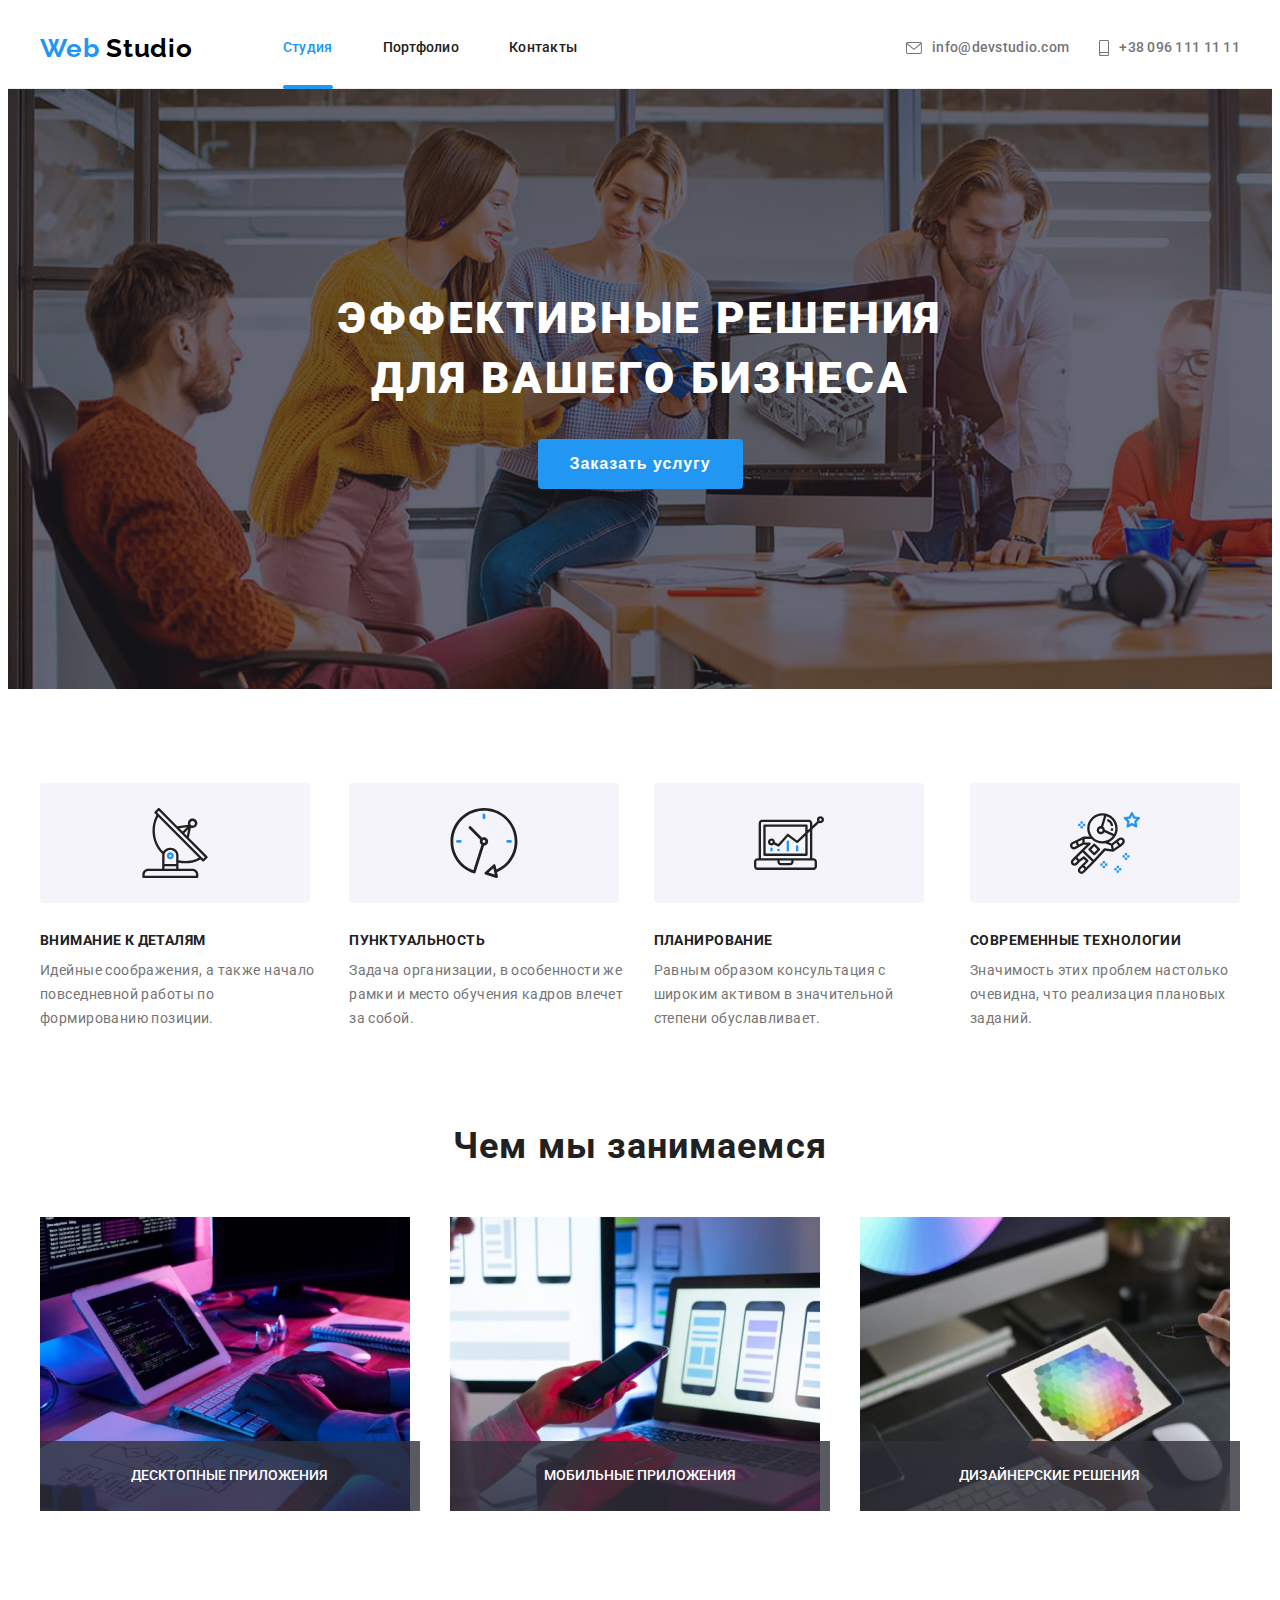
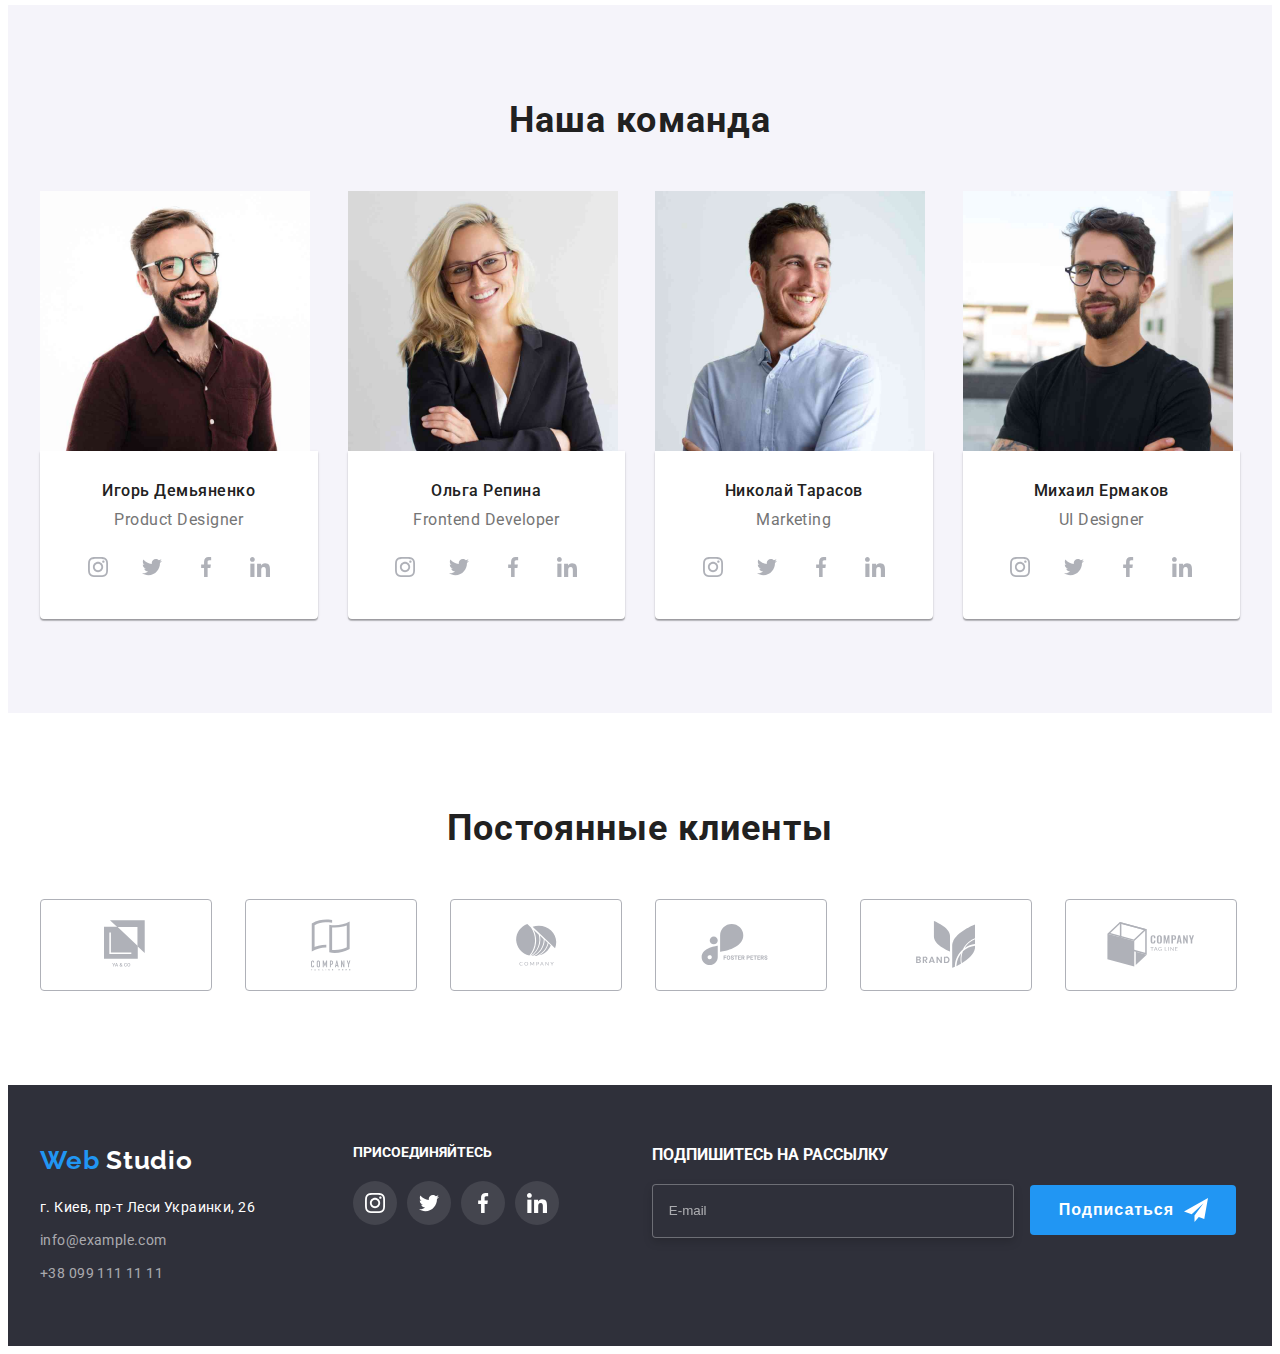
==== index.html @ 6a867746 "комит1" ====
<!DOCTYPE html>
<html lang="ru">
  <head>
    <meta charset="UTF-8" />
    <meta http-equiv="X-UA-Compatible" content="IE=edge" />
    <meta name="viewport" content="width=device-width, initial-scale=1.0" />
    <title>Document</title>
    <link rel="preconnect" href="https://fonts.gstatic.com" />
    <link
      href="https://fonts.googleapis.com/css2?family=Raleway:wght@700&family=Roboto:wght@400;500;700;900&display=swap"
      rel="stylesheet"
    />
    <link
      rel="stylesheet"
      href="https://cdnjs.cloudflare.com/ajax/libs/modern-normalize/1.0.0/modern-normalize.min.css"
      integrity="sha512-ISS7cAi1PEhQ8jnbJpJZMd29NlhNj4AWYyLOSp2CE/CsHxTCu+r+t0D2yoJudVrd0/8fTVPUVDzY5Tvli75u/g=="
      crossorigin="anonymous"
    />
    <link rel="stylesheet" href="./css/styles.css" />
  </head>
  <body>
    <header class="header">
      <div class="container">
        <nav class="navigation">
          <a class="logo link" href="./index.html">
            Web
            <span class="logo-item-header">Studio</span>
          </a>
          <ul class="navigation-list list">
            <li class="navigation-list-item">
              <a class="navigation-link link current" href="./index.html">
                Студия
              </a>
            </li>
            <li class="navigation-list-item">
              <a class="navigation-link link" href="./portfolio.html">
                Портфолио
              </a>
            </li>
            <li class="navigation-list-item">
              <a class="navigation-link link" href="">Контакты</a>
            </li>
          </ul>
        </nav>
        <ul class="list contacts-list">
          <li class="email-link-item">
            <a class="email-link link" href="mailto:info@devstudio.com">
              <svg class="icon-envelope">
                <use href="./images/sprite.svg#icon-envelope"></use>
              </svg>
              info@devstudio.com
            </a>
          </li>
          <li class="phone-link-item">
            <a class="phone-link link" href="tel:+380961111111">
              <svg class="icon-phone">
                <use href="./images/sprite.svg#icon-smartphone"></use>
              </svg>
              +38 096 111 11 11
            </a>
          </li>
        </ul>
      </div>
    </header>
    <main>
      <!-- Hero -->
      <section class="hero">
        <div class="container">
          <h1 class="hero-title">Эффективные решения для вашего бизнеса</h1>
          <button class="modal-btn" type="button" data-modal-open>
            Заказать услугу
          </button>
        </div>
      </section>
      <!-- Advantages -->
      <section class="advantages">
        <div class="container">
          <h2 class="visually-hidden">Преимущества</h2>
          <ul class="advantages-list list">
            <li class="advantages-item">
              <div class="advantages-icon">
                <svg class="advantages-icon-item">
                  <use href="./images/sprite.svg#icon-antenna"></use>
                </svg>
              </div>
              <h3 class="advantages-title">Внимание к деталям</h3>
              <p class="advantages-text">
                Идейные соображения, а также начало повседневной работы по
                формированию позиции.
              </p>
            </li>
            <li class="advantages-item">
              <div class="advantages-icon">
                <svg class="advantages-icon-item">
                  <use href="./images/sprite.svg#icon-clock"></use>
                </svg>
              </div>
              <h3 class="advantages-title">Пунктуальность</h3>
              <p class="advantages-text">
                Задача организации, в особенности же рамки и место обучения
                кадров влечет за собой.
              </p>
            </li>
            <li class="advantages-item">
              <div class="advantages-icon">
                <svg class="advantages-icon-item">
                  <use href="./images/sprite.svg#icon-diagram"></use>
                </svg>
              </div>
              <h3 class="advantages-title">Планирование</h3>
              <p class="advantages-text">
                Равным образом консультация с широким активом в значительной
                степени обуславливает.
              </p>
            </li>
            <li class="advantages-item">
              <div class="advantages-icon">
                <svg class="advantages-icon-item">
                  <use href="./images/sprite.svg#icon-astronaut"></use>
                </svg>
              </div>
              <h3 class="advantages-title">Современные технологии</h3>
              <p class="advantages-text">
                Значимость этих проблем настолько очевидна, что реализация
                плановых заданий.
              </p>
            </li>
          </ul>
        </div>
      </section>
      <!-- What we do -->
      <section class="occupation">
        <div class="container">
          <h2 class="occupation-title">Чем мы занимаемся</h2>
          <ul class="occupation-list list">
            <li class="occupation-item">
              <img
                class="occupation-img"
                src="./images/what_we_do/box_1.jpg"
                alt="Набирает текст"
                width="370"
                height="294"
              />
              <p class="occupation-text">Десктопные приложения</p>
            </li>
            <li class="occupation-item">
              <img
                src="./images/what_we_do/box_2.jpg"
                alt="Адаптирует под мобильные устройства"
                width="370"
                height="294"
              />
              <p class="occupation-text">Мобильные приложения</p>
            </li>
            <li class="occupation-item">
              <img
                src="./images/what_we_do/box_3.jpg"
                alt="Выбирает цвет"
                width="370"
                height="294"
              />
              <p class="occupation-text">Дизайнерские решения</p>
            </li>
          </ul>
        </div>
      </section>
      <!-- Our Team -->
      <section class="team">
        <div class="container">
          <h2 class="team-title">Наша команда</h2>
          <ul class="team-list list">
            <li class="team-list-item">
              <img
                class="team-list-img"
                src="./images/our_team/ihor_demyanenko.jpg"
                alt=""
                width="270"
                height="260"
              />
              <div class="team-list-wrapper">
                <h3 class="team-list-title">Игорь Демьяненко</h3>
                <p class="team-list-occupation">Product Designer</p>
                <ul class="social-list list">
                  <li class="social-list-item">
                    <a href="" class="social-list-link link">
                      <svg class="social-list-icon">
                        <use href="./images/sprite.svg#icon-instagram"></use>
                      </svg>
                    </a>
                  </li>
                  <li class="social-list-item">
                    <a href="" class="social-list-link link">
                      <svg class="social-list-icon">
                        <use href="./images/sprite.svg#icon-twitter"></use>
                      </svg>
                    </a>
                  </li>
                  <li class="social-list-item">
                    <a href="" class="social-list-link link">
                      <svg class="social-list-icon">
                        <use href="./images/sprite.svg#icon-facebook"></use>
                      </svg>
                    </a>
                  </li>
                  <li class="social-list-item">
                    <a href="" class="social-list-link link">
                      <svg class="social-list-icon">
                        <use href="./images/sprite.svg#icon-linkedin"></use>
                      </svg>
                    </a>
                  </li>
                </ul>
              </div>
            </li>
            <li class="team-list-item">
              <img
                class="team-list-img"
                src="./images/our_team/olha_repina.jpg"
                alt=""
                width="270"
                height="260"
              />
              <div class="team-list-wrapper">
                <h3 class="team-list-title">Ольга Репина</h3>
                <p class="team-list-occupation">Frontend Developer</p>
                <ul class="social-list list">
                  <li class="social-list-item">
                    <a href="" class="social-list-link link">
                      <svg class="social-list-icon">
                        <use href="./images/sprite.svg#icon-instagram"></use>
                      </svg>
                    </a>
                  </li>
                  <li class="social-list-item">
                    <a href="" class="social-list-link link">
                      <svg class="social-list-icon">
                        <use href="./images/sprite.svg#icon-twitter"></use>
                      </svg>
                    </a>
                  </li>
                  <li class="social-list-item">
                    <a href="" class="social-list-link link">
                      <svg class="social-list-icon">
                        <use href="./images/sprite.svg#icon-facebook"></use>
                      </svg>
                    </a>
                  </li>
                  <li class="social-list-item">
                    <a href="" class="social-list-link link">
                      <svg class="social-list-icon">
                        <use href="./images/sprite.svg#icon-linkedin"></use>
                      </svg>
                    </a>
                  </li>
                </ul>
              </div>
            </li>
            <li class="team-list-item">
              <img
                class="team-list-img"
                src="./images/our_team/nikolai_tarasov.jpg"
                alt=""
                width="270"
                height="260"
              />
              <div class="team-list-wrapper">
                <h3 class="team-list-title">Николай Тарасов</h3>
                <p class="team-list-occupation">Marketing</p>
                <ul class="social-list list">
                  <li class="social-list-item">
                    <a href="" class="social-list-link link">
                      <svg class="social-list-icon">
                        <use href="./images/sprite.svg#icon-instagram"></use>
                      </svg>
                    </a>
                  </li>
                  <li class="social-list-item">
                    <a href="" class="social-list-link link">
                      <svg class="social-list-icon">
                        <use href="./images/sprite.svg#icon-twitter"></use>
                      </svg>
                    </a>
                  </li>
                  <li class="social-list-item">
                    <a href="" class="social-list-link link">
                      <svg class="social-list-icon">
                        <use href="./images/sprite.svg#icon-facebook"></use>
                      </svg>
                    </a>
                  </li>
                  <li class="social-list-item">
                    <a href="" class="social-list-link link">
                      <svg class="social-list-icon">
                        <use href="./images/sprite.svg#icon-linkedin"></use>
                      </svg>
                    </a>
                  </li>
                </ul>
              </div>
            </li>
            <li class="team-list-item">
              <img
                class="team-list-img"
                src="./images/our_team/mikhail_ermakov.jpg"
                alt=""
                width="270"
                height="260"
              />
              <div class="team-list-wrapper">
                <h3 class="team-list-title">Михаил Ермаков</h3>
                <p class="team-list-occupation">UI Designer</p>
                <ul class="social-list list">
                  <li class="social-list-item">
                    <a href="" class="social-list-link link">
                      <svg class="social-list-icon">
                        <use href="./images/sprite.svg#icon-instagram"></use>
                      </svg>
                    </a>
                  </li>
                  <li class="social-list-item">
                    <a href="" class="social-list-link link">
                      <svg class="social-list-icon">
                        <use href="./images/sprite.svg#icon-twitter"></use>
                      </svg>
                    </a>
                  </li>
                  <li class="social-list-item">
                    <a href="" class="social-list-link link">
                      <svg class="social-list-icon">
                        <use href="./images/sprite.svg#icon-facebook"></use>
                      </svg>
                    </a>
                  </li>
                  <li class="social-list-item">
                    <a href="" class="social-list-link link">
                      <svg class="social-list-icon">
                        <use href="./images/sprite.svg#icon-linkedin"></use>
                      </svg>
                    </a>
                  </li>
                </ul>
              </div>
            </li>
          </ul>
        </div>
      </section>
      <!--Clients-->
      <section class="clients">
        <div class="container">
          <h2 class="occupation-title">Постоянные клиенты</h2>
          <ul class="clients-list list">
            <li class="clients-list-item">
              <a href="" class="clients-list-link link">
                <svg class="client-list-icon" width="45" height="50">
                  <use href="./images/sprite.svg#icon-client-1"></use>
                </svg>
              </a>
            </li>
            <li class="clients-list-item">
              <a href="" class="clients-list-link link">
                <svg class="client-list-icon" width="40" height="52">
                  <use href="./images/sprite.svg#icon-client-2"></use>
                </svg>
              </a>
            </li>
            <li class="clients-list-item">
              <a href="" class="clients-list-link link">
                <svg class="client-list-icon" width="41" height="42">
                  <use href="./images/sprite.svg#icon-client-3"></use>
                </svg>
              </a>
            </li>
            <li class="clients-list-item">
              <a href="" class="clients-list-link link">
                <svg class="client-list-icon" width="80" height="42">
                  <use href="./images/sprite.svg#icon-client-4"></use>
                </svg>
              </a>
            </li>
            <li class="clients-list-item">
              <a href="" class="clients-list-link link">
                <svg class="client-list-icon" width="59" height="47">
                  <use href="./images/sprite.svg#icon-client-5"></use>
                </svg>
              </a>
            </li>
            <li class="clients-list-item">
              <a href="" class="clients-list-link link">
                <svg class="client-list-icon" width="88" height="45">
                  <use href="./images/sprite.svg#icon-client-6"></use>
                </svg>
              </a>
            </li>
          </ul>
        </div>
      </section>
    </main>
    <footer class="footer">
      <div class="container">
        <div class="adress">
          <a class="logo link" href="./index.html">
            <p>
              Web
              <span class="logo-item-footer">Studio</span>
            </p>
          </a>
          <address class="address">
            <ul class="footer-list list">
              <li class="footer-item">
                <a
                  class="footer-direct-address link"
                  href="https://goo.gl/maps/nKiDBG7Q7srMkNem7"
                  target="_blank"
                  rel="noopener noreferrer"
                >
                  г. Киев, пр-т Леси Украинки, 26
                </a>
              </li>
              <li class="footer-item">
                <a class="footer-link link" href="mailto:info@example.com">
                  info@example.com
                </a>
              </li>
              <li class="footer-item">
                <a class="footer-link link" href="tel:+380991111111">
                  +38 099 111 11 11
                </a>
              </li>
            </ul>
          </address>
        </div>
        <div class="social-footer">
          <h2 class="footer-title">присоединяйтесь</h2>
          <ul class="social-list list">
            <li class="social-list-item">
              <a href="" class="social-list-link link">
                <svg class="social-list-icon">
                  <use href="./images/sprite.svg#icon-instagram"></use>
                </svg>
              </a>
            </li>
            <li class="social-list-item">
              <a href="" class="social-list-link link">
                <svg class="social-list-icon">
                  <use href="./images/sprite.svg#icon-twitter"></use>
                </svg>
              </a>
            </li>
            <li class="social-list-item">
              <a href="" class="social-list-link link">
                <svg class="social-list-icon">
                  <use href="./images/sprite.svg#icon-facebook"></use>
                </svg>
              </a>
            </li>
            <li class="social-list-item">
              <a href="" class="social-list-link link">
                <svg class="social-list-icon">
                  <use href="./images/sprite.svg#icon-linkedin"></use>
                </svg>
              </a>
            </li>
          </ul>
        </div>
        <div class="subscribe">
          <p class="subscribe-text">Подпишитесь на рассылку</p>
          <form action="" class="subscribe-form">
            <label for="">
              <input
                type="email"
                class="subscribe-input"
                placeholder="E-mail"
                name="subscribe-email"
              />
              <button type="submit" class="subscribe-btn">
                Подписаться
                <svg class="subscribe-btn-icon">
                  <use href="./images/sprite.svg#icon-subscribe-btn-icon"></use>
                </svg>
              </button>
            </label>
          </form>
        </div>
      </div>
    </footer>
    <div class="backdrop is-hidden" data-modal>
      <div class="modal">
        <button type="button" class="modal-close-btn" data-modal-close>
          <svg class="modal-close-btn-icon" width="11" height="11">
            <use href="./images/sprite.svg#icon-close-black"></use>
          </svg>
        </button>
        <b>Оставьте свои данные, мы вам перезвоним</b>
        <form action="" class="modal-form">
          <label for="" name="user-name" class="modal-from-field">
            Имя
            <span class="modal-form-input-wrapper">
              <input
                type="text"
                required
                class="modal-form-input"
                minlength="2"
                name="user-name"
              />
              <svg class="modal-form-icon">
                <use href="./images/sprite.svg#icon-person-icon"></use>
              </svg>
            </span>
          </label>
          <label for="" name="user-tel" class="modal-from-field">
            Телефон
            <span class="modal-form-input-wrapper">
              <input
                type="tel"
                required
                class="modal-form-input"
                pattern="[0-9]{3}-[0-9]{3}-[0-9]{2}-[0-9]{2}"
                title="099-111-11-11"
                name="user-tel"
              />
              <svg class="modal-form-icon">
                <use href="./images/sprite.svg#icon-person-phone"></use>
              </svg>
            </span>
          </label>
          <label for="" name="user-email" class="modal-from-field">
            Почта
            <span class="modal-form-input-wrapper">
              <input type="email" class="modal-form-input" name="user-email" />
              <svg class="modal-form-icon">
                <use href="./images/sprite.svg#icon-person-email"></use>
              </svg>
            </span>
          </label>
          <label for="" class="modal-from-field">
            Комментарий
            <textarea
              name="user-message"
              placeholder="Введите текст"
              class="modal-form-message"
            ></textarea>
          </label>
          <input
            id="user-term"
            type="checkbox"
            bame="user-term"
            value=""
            class="modal-form-term visually-hidden"
          />
          <label for="user-term" class="modal-form-check-desk"
            >Соглашаюсь с рассылкой и принимаю&nbsp;<a href=""
              >Условия договора</a
            >
          </label>
          <button type="submit" class="modal-form-btn">Отправить</button>
        </form>
      </div>
    </div>
    <script src="./js/modal.js"></script>
  </body>
</html>
---- css/styles.css ----
:root {
  --main-font: "Roboto", sans-serif;
  --secondary-font: "Raleway", sans-serif;
  --accent-color: #2196f3;
  --background-color: #ffffff;
  --background-hero-footer: #2f303a;
  --h-color: #212121;
  --text-color: #757575;
  --background-team: #f5f4fa;
  --logo-item-header: #000000;
  --padding-top: 94px;
  --padding-bottom: 94px;
}

h1,
h2,
h3,
h4,
h5,
h6,
p {
  margin: 0;
}

ul,
ol {
  margin: 0;
  padding: 0;
}

img {
  display: block;
  max-width: 100%;
  height: auto;
}

.link {
  text-decoration: none;
  display: block;
}

.list {
  list-style: none;
}

.address {
  font-style: normal;
}

.visually-hidden {
  position: absolute !important;
  clip: rect(1px 1px 1px 1px); /* IE6, IE7 */
  clip: rect(1px, 1px, 1px, 1px);
  padding: 0 !important;
  border: 0 !important;
  height: 1px !important;
  width: 1px !important;
  overflow: hidden;
}

body {
  font-family: var(--main-font);
  background: var(--background-color);
  font-size: 16px;
}

.container {
  margin: 0 auto;
  width: 1200px;
  padding-left: 15px;
  padding-right: 15px;
}

/* BUTTONS */

.filters {
  padding-top: var(--padding-top);
  padding-bottom: var(--padding-bottom);
}

.filters-list {
  display: flex;
  justify-content: center;
  margin-bottom: 50px;
}

.filters-items:not(:last-child) {
  margin-right: 8px;
}

.modal-btn {
  padding: 10px 32px;
  min-width: 200px;
  font-weight: bold;
  font-size: 16px;
  line-height: 1.88;
  letter-spacing: 0.06em;
  color: var(--background-color);
  cursor: pointer;
  background-color: var(--accent-color);
  border: none;
  border-radius: 4px;
  transition: background-color 250ms cubic-bezier(0.4, 0, 0.2, 1);
}

.modal-btn:focus,
.modal-btn:hover {
  box-shadow: 0px 4px 4px rgba(0, 0, 0, 0.15);
  background-color: var(--accent-color);
}

.filters-btn {
  padding: 6px 22px;
  min-width: 73px;
  font-weight: 500;
  font-size: 16px;
  line-height: 1.6;
  letter-spacing: 0.03em;
  color: var(--h-color);
  cursor: pointer;
  border: none;
  border-radius: 4px;
  transition: background-color 250ms cubic-bezier(0.4, 0, 0.2, 1),
    box-shadow 250ms cubic-bezier(0.4, 0, 0.2, 1),
    background-color 250ms cubic-bezier(0.4, 0, 0.2, 1);
}

.filters-btn:hover,
.filters-btn:focus {
  background-color: var(--accent-color);
  color: var(--background-color);
  box-shadow: 0px 3px 1px rgba(0, 0, 0, 0.1), 0px 1px 2px rgba(0, 0, 0, 0.08),
    0px 2px 2px rgba(0, 0, 0, 0.12);
}

/* BUTTONS END */

/* HEADER */

.icon-envelope {
  width: 16px;
  height: 12px;
  margin-right: 10px;
  transition: fill 250ms cubic-bezier(0.4, 0, 0.2, 1);
  fill: var(--text-color);
}

.icon-phone {
  width: 10px;
  height: 16px;
  margin-right: 10px;
  transition: fill 250ms cubic-bezier(0.4, 0, 0.2, 1);
  fill: var(--text-color);
}

.email-link:hover .icon-envelope,
.email-link:focus .icon-envelope,
.phone-link:hover .icon-phone,
.phone-link:focus .icon-phone {
  fill: var(--accent-color);
}

.phone-link-item {
  margin-left: 30px;
}

.email-link,
.phone-link {
  display: flex;
  align-items: center;
  font-weight: 500;
  font-size: 14px;
  line-height: 1.14;
  color: var(--text-color);
  letter-spacing: 0.02em;
  padding-top: 32px;
  padding-bottom: 32px;
  transition: color 250ms cubic-bezier(0.4, 0, 0.2, 1);
}

.email-link:focus,
.email-link:hover,
.phone-link:focus,
.phone-link:hover {
  color: var(--accent-color);
}

.header {
  border-bottom: 1px solid #ececec;
}

.navigation-list-item:not(:last-child) {
  margin-right: 50px;
}
.header .container {
  display: flex;
  align-items: center;
}

.navigation {
  display: flex;
  align-items: center;
}

.navigation-list {
  display: flex;
  align-items: center;
}

.navigation-list-item {
  display: flex;
  flex-direction: column;
}

.navigation-link {
  position: relative;
  font-weight: 500;
  font-size: 14px;
  line-height: 1.14;
  letter-spacing: 0.02em;
  color: var(--h-color);
  padding-top: 32px;
  padding-bottom: 32px;
  transition: color 250ms cubic-bezier(0.4, 0, 0.2, 1);
}

.current {
  color: var(--accent-color);
}

.current::after {
  position: absolute;
  content: "";
  width: 100%;
  height: 4px;
  border-radius: 2px;
  background-color: var(--accent-color);
  /* transition: transform 250ms cubic-bezier(0.4, 0, 0.2, 1); */
  left: 0;
  bottom: -1px;
}

.navigation-link:hover,
.navigation-link:focus {
  color: var(--accent-color);
}

.contacts-list {
  display: flex;
  margin-left: auto;
}

/* END HEADER */

/* HERO */

.hero .container {
  display: flex;
  flex-direction: column;
  text-align: center;
  align-items: center;
  margin: 0 auto;
}

.hero {
  max-width: 1600px;
  background-color: var(--background-hero-footer);
  padding-top: 200px;
  padding-bottom: 200px;
  background-image: linear-gradient(
      rgba(47, 48, 58, 0.4),
      rgba(47, 48, 58, 0.4)
    ),
    url("../images/hero/bg.jpg");
  background-repeat: no-repeat;
  background-size: cover;
  margin: 0 auto;
}

.hero-title {
  margin: 0 auto;
  max-width: 700px;
  max-height: 120px;
  font-weight: 900;
  font-size: 44px;
  line-height: 1.36;
  letter-spacing: 0.06em;
  text-transform: uppercase;
  color: var(--background-color);
  margin-bottom: 30px;
}

/* END HERO */

/* ADVANTAGES */

.advantages-icon {
  display: flex;
  align-items: center;
  justify-content: center;
  width: 270px;
  height: 120px;
  background-color: var(--background-team);
  margin-bottom: 30px;
  border-radius: 4px;
}

.advantages-icon-item {
  width: 70px;
  height: 70px;
}

.advantages-title {
  margin-bottom: 10px;
}

.advantages-item {
  margin-left: 30px;
  margin-top: 30px;
}

.advantages-list {
  display: flex;
  margin-left: -30px;
  margin-top: -30px;
  flex-basis: calc(100% / 4 - 30px);
}

.advantages {
  padding-top: var(--padding-top);
  padding-bottom: var(--padding-bottom);
}

.advantages-title {
  font-weight: bold;
  font-size: 14px;
  line-height: 1.14;
  letter-spacing: 0.03em;
  text-transform: uppercase;
  color: var(--h-color);
}

.advantages-text {
  font-size: 14px;
  line-height: 1.71;
  letter-spacing: 0.03em;
  color: var(--text-color);
}

/* ADVANTAGES END */

/* OCCUPATION */

.occupation {
  padding-bottom: var(--padding-bottom);
}

.occupation-list {
  display: flex;
  margin-left: -30px;
  margin-top: -30px;
}

.occupation-item {
  margin-left: 30px;
  margin-top: 30px;
  flex-basis: calc(100% / 3 - 30px);
  position: relative;
}

.occupation-text {
  display: flex;
  align-items: center;
  justify-content: center;
  height: 70px;
  position: absolute;
  font-size: 14px;
  line-height: 1.14;
  font-weight: 500;
  bottom: 0;
  background: rgba(47, 48, 58, 0.8);
  color: var(--background-color);
  text-transform: uppercase;
  width: 100%;
  text-align: center;
}

.occupation .occupation-title {
  margin-bottom: 50px;
}

.occupation-title {
  margin-bottom: var(--margin-bottom-headers-buttons);
  text-align: center;
  font-weight: bold;
  font-size: 36px;
  line-height: 1.17;
  letter-spacing: 0.03em;
  color: var(--h-color);
}

/* OCCUPATION END */

/* TEAM */

.social-list-link {
  display: flex;
  justify-content: center;
  align-items: center;
  width: 44px;
  height: 44px;
  border-radius: 50%;
  background-color: var(--background-color);
  transition: background-color 250ms cubic-bezier(0.4, 0, 0.2, 1),
    fill 250ms cubic-bezier(0.4, 0, 0.2, 1);
}

.social-list-item:not(:last-child) {
  margin-right: 10px;
}

.social-list-link:hover .social-list-icon,
.social-list-link:focus .social-list-icon {
  fill: var(--background-color);
}

.social-list-link:hover,
.social-list-link:focus {
  background-color: var(--accent-color);
}

.social-list {
  display: flex;
  align-items: center;
  justify-content: space-between;
  margin-top: 16px;
}

.social-list-icon {
  width: 20px;
  height: 20px;
  fill: #afb1b8;
  transition: fill 250ms cubic-bezier(0.4, 0, 0.2, 1);
}

.team-list-wrapper {
  padding-top: 30px;
  padding-bottom: 30px;
  padding-right: 32px;
  padding-left: 32px;
  display: flex;
  flex-direction: column;
  align-items: center;
  background: var(--background-color);
  box-shadow: 0px 1px 3px rgba(0, 0, 0, 0.12), 0px 1px 1px rgba(0, 0, 0, 0.14),
    0px 2px 1px rgba(0, 0, 0, 0.2);
  border-radius: 0px 0px 4px 4px;
}

.team-list-item {
  margin-left: 30px;
  margin-top: 30px;
  flex-basis: calc(100% / 4 - 30px);
}

.team-list {
  display: flex;
  margin-left: -30px;
  margin-top: -30px;
}

.team {
  background-color: var(--background-team);
  padding-top: var(--padding-top);
  padding-bottom: var(--padding-bottom);
}

.team-title {
  margin-bottom: 50px;
  text-align: center;
  font-weight: bold;
  font-size: 36px;
  line-height: 1.17;
  letter-spacing: 0.03em;
  color: var(--h-color);
}

.team-list-title {
  margin-bottom: 10px;
  font-weight: 500;
  font-size: 16px;
  line-height: 1.19;
  letter-spacing: 0.03em;
  color: var(--h-color);
}

.team-list-occupation {
  font-size: 16px;
  line-height: 1.19;
  letter-spacing: 0.03em;
  color: var(--text-color);
}

/* TEAM END */

/* CLIENTS */

.clients-list {
  margin-left: -30px;
  margin-top: -30px;
  display: flex;
  justify-content: center;
  align-items: center;
}

.clients-list-item {
  margin-left: 30px;
  margin-top: 30px;
  flex-basis: calc(100% / 6 - 30px);
  fill: #afb1b8;
}

.clients {
  padding-top: var(--padding-top);
  padding-bottom: var(--padding-bottom);
}

.clients .occupation-title {
  margin-bottom: 50px;
}

.clients-list-link {
  display: flex;
  align-items: center;
  justify-content: center;
  width: 170px;
  height: 90px;
  border: 1px solid #afb1b8;
  border-radius: 4px;
  fill: #afb1b8;
  transition: fill 250ms cubic-bezier(0.4, 0, 0.2, 1),
    border-color 250ms cubic-bezier(0.4, 0, 0.2, 1);
}

.clients-list-link:hover,
.clients-list-link:focus {
  cursor: pointer;
  border-color: var(--accent-color);
  fill: var(--accent-color);
}

.clients-list-link:focus .client-list-icon {
  fill: var(--accent-color);
  border-color: var(--accent-color);
}

/* CLIENTS END */

/* LOGO */

.logo {
  font-family: var(--secondary-font);
  font-weight: bold;
  font-size: 26px;
  line-height: 1.19;
  letter-spacing: 0.03em;
  color: var(--accent-color);
}

.logo {
  margin-right: 90px;
}

.logo-item-header {
  color: var(--logo-item-header);
}

.logo-item-footer {
  color: var(--background-color);
}

/* LOGO END */

/* FOOTER */

.footer-title {
  color: var(--background-color);
  font-size: 14px;
  line-height: 1.14;
  text-transform: uppercase;
}

.address {
  margin-top: 20px;
}

.footer {
  background-color: var(--background-hero-footer);
  padding-top: 60px;
  padding-bottom: 60px;
}

.footer .container {
  display: flex;
}

.adress,
.social-footer {
  align-items: baseline;
}

.social-footer .social-list {
  margin-top: 20px;
}

.social-footer .social-list-icon {
  fill: var(--background-color);
}

.social-footer .social-list-link {
  fill: var(--background-color);
  background-color: rgba(255, 255, 255, 0.1);
  transition: fill 250ms cubic-bezier(0.4, 0, 0.2, 1),
    background-color 250ms cubic-bezier(0.4, 0, 0.2, 1);
}

.social-list-link:hover,
.social-list-link:focus {
  background-color: var(--accent-color);
}

.social-footer {
  margin-left: 70px;
}

.footer-direct-address {
  font-size: 14px;
  line-height: 1.71;
  letter-spacing: 0.03em;
  color: var(--background-color);
  transition: color 250ms cubic-bezier(0.4, 0, 0.2, 1);
}

.footer-link {
  font-size: 14px;
  line-height: 1.71;
  letter-spacing: 0.03em;
  color: rgba(255, 255, 255, 0.6);
  transition: color 250ms cubic-bezier(0.4, 0, 0.2, 1);
}

.footer-item:not(:last-child) {
  margin-bottom: 9px;
}

.footer-direct-address:hover,
.footer-direct-address:focus,
.footer-link:hover,
.footer-link:focus {
  color: var(--accent-color);
}

.subscribe {
  margin-left: 93px;
}

.subscribe-text {
  color: var(--background-color);
  margin-bottom: 20px;
  text-transform: uppercase;
  font-weight: 700;
}

.ubscribe-form {
  display: flex;
}

.subscribe-input {
  border: 1px solid rgba(255, 255, 255, 0.3);
  filter: drop-shadow(0px 4px 4px rgba(0, 0, 0, 0.15));
  border-radius: 4px;
  background-color: var(--background-hero-footer);
  height: 50px;
  width: 342px;
  padding-left: 16px;
  margin-right: 12px;
}

.subscribe-input::placeholder {
  color: rgba(255, 255, 255, 0.6);
  padding-top: 15px;
}

.subscribe-btn {
  padding: 10px 62px 10px 29px;
  min-width: 200px;
  font-weight: bold;
  font-size: 16px;
  line-height: 1.88;
  letter-spacing: 0.06em;
  color: var(--background-color);
  cursor: pointer;
  background-color: var(--accent-color);
  border: none;
  border-radius: 4px;
  transition: background-color 250ms cubic-bezier(0.4, 0, 0.2, 1);
  position: relative;
}

.subscribe-btn:focus,
.subscribe-btn:hover {
  box-shadow: 0px 4px 4px rgba(0, 0, 0, 0.15);
  background-color: var(--accent-color);
}

.subscribe-btn-icon {
  position: absolute;
  width: 24px;
  height: 24px;
  right: 28px;
  top: 13px;
}

/* FOOTER END */

/* PROJECTS */

.overlay {
  font-style: var(--main-font);
  font-size: 18px;
  line-height: 1.55;
  color: var(--background-color);
  position: absolute;
  top: 0;
  left: 0;
  background: rgba(33, 150, 243, 0.9);
  padding: 63px 24px;
  height: 100%;
  transform: translateY(100%);
  transition: transform 250ms cubic-bezier(0.4, 0, 0.2, 1),
    opacity 250ms cubic-bezier(0.4, 0, 0.2, 1);
}

.projects-item-wrapper {
  position: relative;
  overflow: hidden;
}

.projects {
  padding-bottom: var(--padding-bottom);
}

.projects-list-wrapper {
  padding: 20px 24px;
  border-bottom: 1px solid #eeeeee;
  border-left: 1px solid #eeeeee;
  border-right: 1px solid #eeeeee;
  background: var(--background-color);
}

.projects-item {
  margin-left: 30px;
  margin-top: 30px;
  flex-basis: calc(100% / 3 - 30px);
}

.projects-item-link {
  transition: box-shadow 250ms cubic-bezier(0.4, 0, 0.2, 1);
}

.projects-item-link:hover,
.projects-item-link:focus {
  box-shadow: 0px 1px 1px rgba(0, 0, 0, 0.12), 0px 4px 4px rgba(0, 0, 0, 0.06),
    1px 4px 6px rgba(0, 0, 0, 0.16);
}

.projects-item-link:hover .overlay,
.projects-item-link:focus .overlay {
  transform: translateY(0%);
  opacity: 1;
}

.projects-list {
  margin-left: -30px;
  margin-top: -30px;
  display: flex;
  flex-wrap: wrap;
}

.projects-title {
  font-weight: bold;
  font-size: 18px;
  line-height: 2;
  letter-spacing: 0.06em;
  color: var(--h-color);
}

.projects-text {
  font-size: 16px;
  line-height: 1.87;
  letter-spacing: 0.03em;
  color: var(--text-color);
}

/* PROJECTS END */

/* MODAL */

.backdrop {
  position: fixed;
  top: 0;
  left: 0;
  width: 100vw;
  height: 100vh;
  background-color: rgba(0, 0, 0, 0.2);
  transition: all 250ms cubic-bezier(0.4, 0, 0.2, 1);
}

.modal {
  position: relative;
  width: 528px;
  height: 581px;
  top: 50%;
  left: 50%;
  transform: translate(-50%, -50%);
  background-color: var(--background-color);
  padding: 40px;
}

.modal-close-btn {
  top: 8px;
  right: 8px;
  position: absolute;
  border-radius: 50%;
  cursor: pointer;
  border: 1px solid rgba(0, 0, 0, 0.1);
  width: 30px;
  height: 30px;
  background: transparent;
}

.is-hidden {
  visibility: hidden;
  opacity: 0;
  pointer-events: none;
}

.modal-form {
  display: flex;
  flex-direction: column;
}

.modal-form-input {
  width: 100%;
  border: 1px solid rgba(33, 33, 33, 0.2);
  border-radius: 4px;
  height: 40px;
  padding-left: 42px;
  transition: border-color 250ms cubic-bezier(0.4, 0, 0.2, 1);
}

.modal-form-input:focus {
  border-color: var(--accent-color);
  outline: none;
}

.modal-form-input-wrapper {
  position: relative;
  margin-top: 4px;
  display: block;
  margin-bottom: 10px;
}

.modal-form-icon {
  width: 18px;
  height: 18px;
  position: absolute;
  top: 50%;
  transform: translateY(-50%);
  left: 12px;
  transition: fill 250ms cubic-bezier(0.4, 0, 0.2, 1);
}

.modal-form-input:focus + .modal-form-icon {
  fill: var(--accent-color);
}

.modal-form-message {
  width: 100%;
  resize: none;
  border: 1px solid rgba(33, 33, 33, 0.2);
  height: 120px;
  border-radius: 4px;
  padding: 12px 16px;
  transition: border-color 250ms cubic-bezier(0.4, 0, 0.2, 1);
  margin-top: 4px;
  margin-bottom: 20px;
}

.modal-form-message::placeholder {
  color: rgba(117, 117, 117, 0.5);
}

.modal-form-message:focus {
  border-color: var(--accent-color);
  outline: none;
}

.modal-form-check-desk {
  display: flex;
  align-items: center;
  font-size: 14px;
  line-height: 1.7;
  margin-bottom: 20px;
}

.modal-form-check-desk::before {
  content: "";
  display: block;
  width: 16px;
  height: 16px;
  border: 1px solid var(--h-color);
  cursor: pointer;
  margin-right: 7px;
  border-radius: 2px;
}

.modal-form-term:checked + .modal-form-check-desk::before {
  background-image: url("/images/modal/icon-check.svg");
  background-position: center;
}

.modal-form-term:focus + .modal-form-check-desk::before {
  border: 2px solid var(--accent-color);
}

.modal-form-btn {
  padding: 10px 32px;
  min-width: 200px;
  font-weight: bold;
  font-size: 16px;
  line-height: 1.88;
  letter-spacing: 0.06em;
  color: var(--background-color);
  cursor: pointer;
  background-color: var(--accent-color);
  border: none;
  border-radius: 4px;
  transition: background-color 250ms cubic-bezier(0.4, 0, 0.2, 1);
  align-self: center;
}

.modal-form-btn:focus,
.modal-form-btn:hover {
  box-shadow: 0px 4px 4px rgba(0, 0, 0, 0.15);
  background-color: var(--accent-color);
}

/* MODAL END */
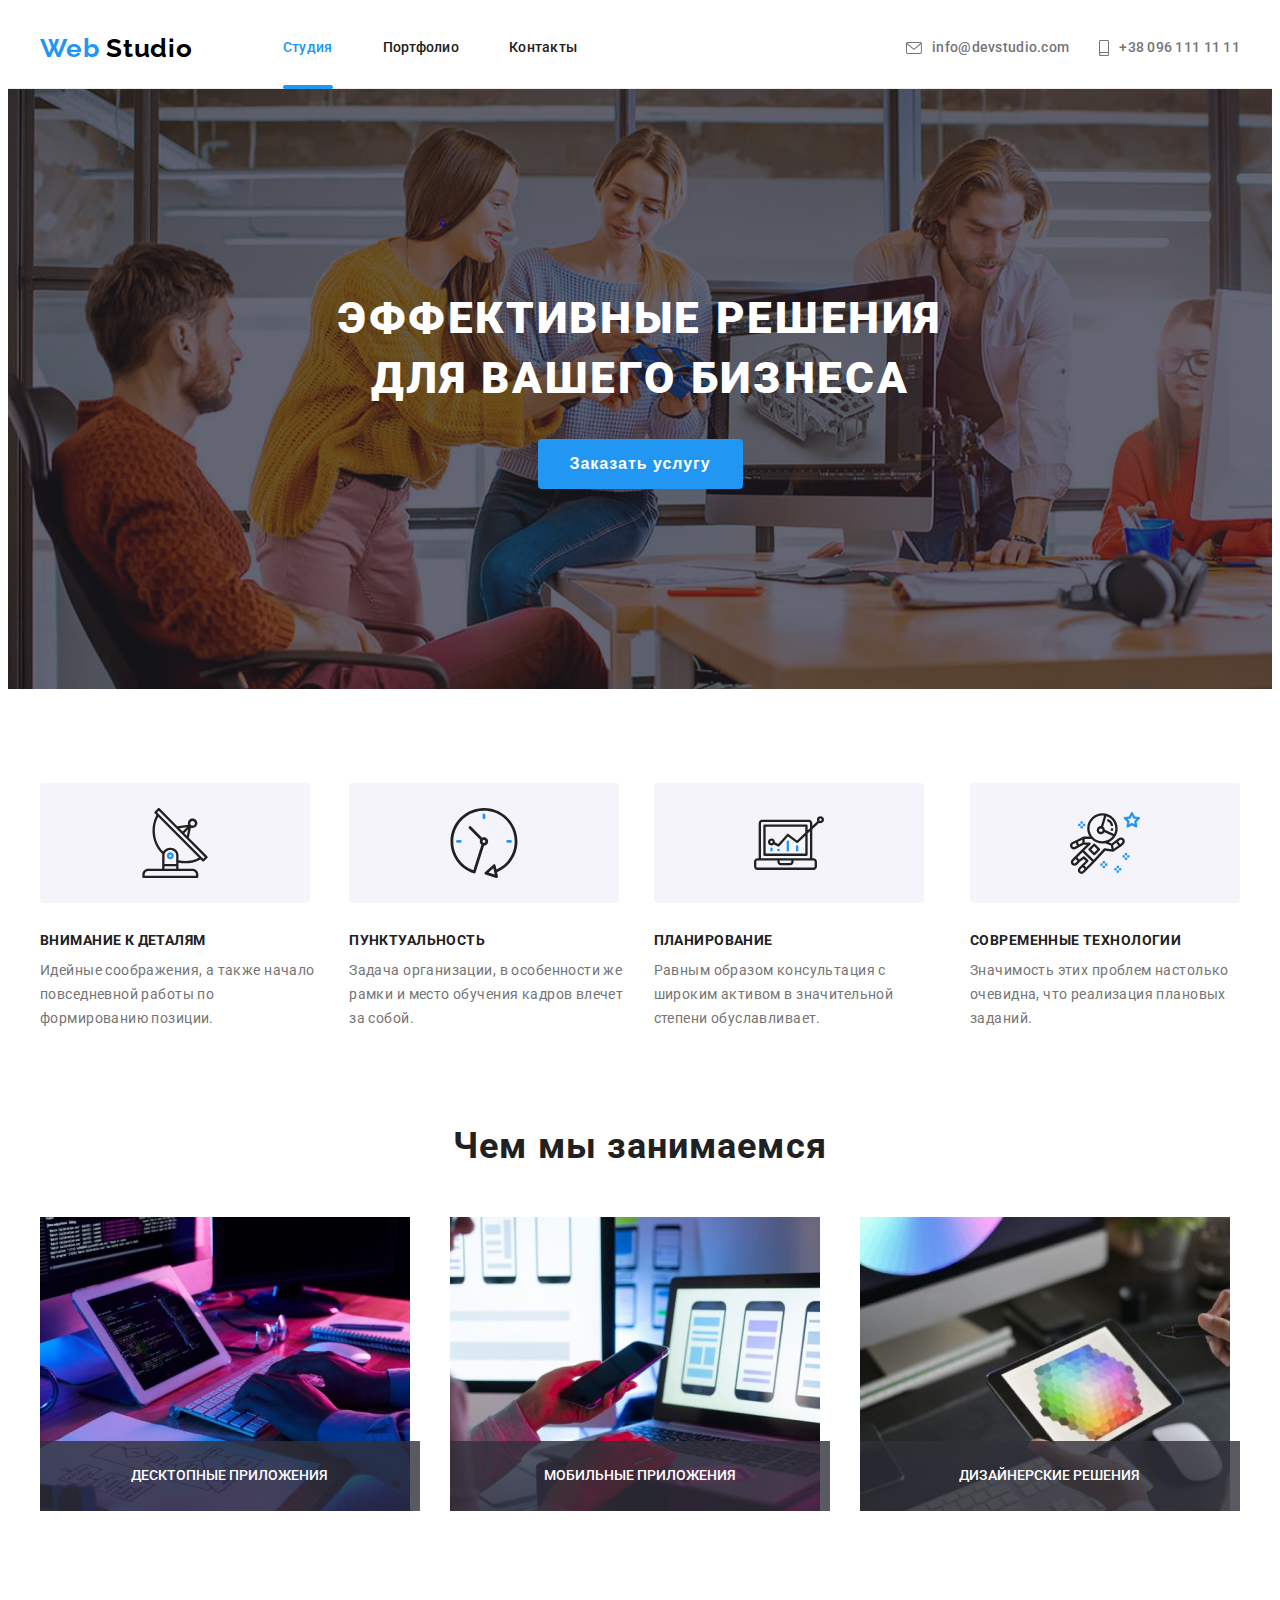
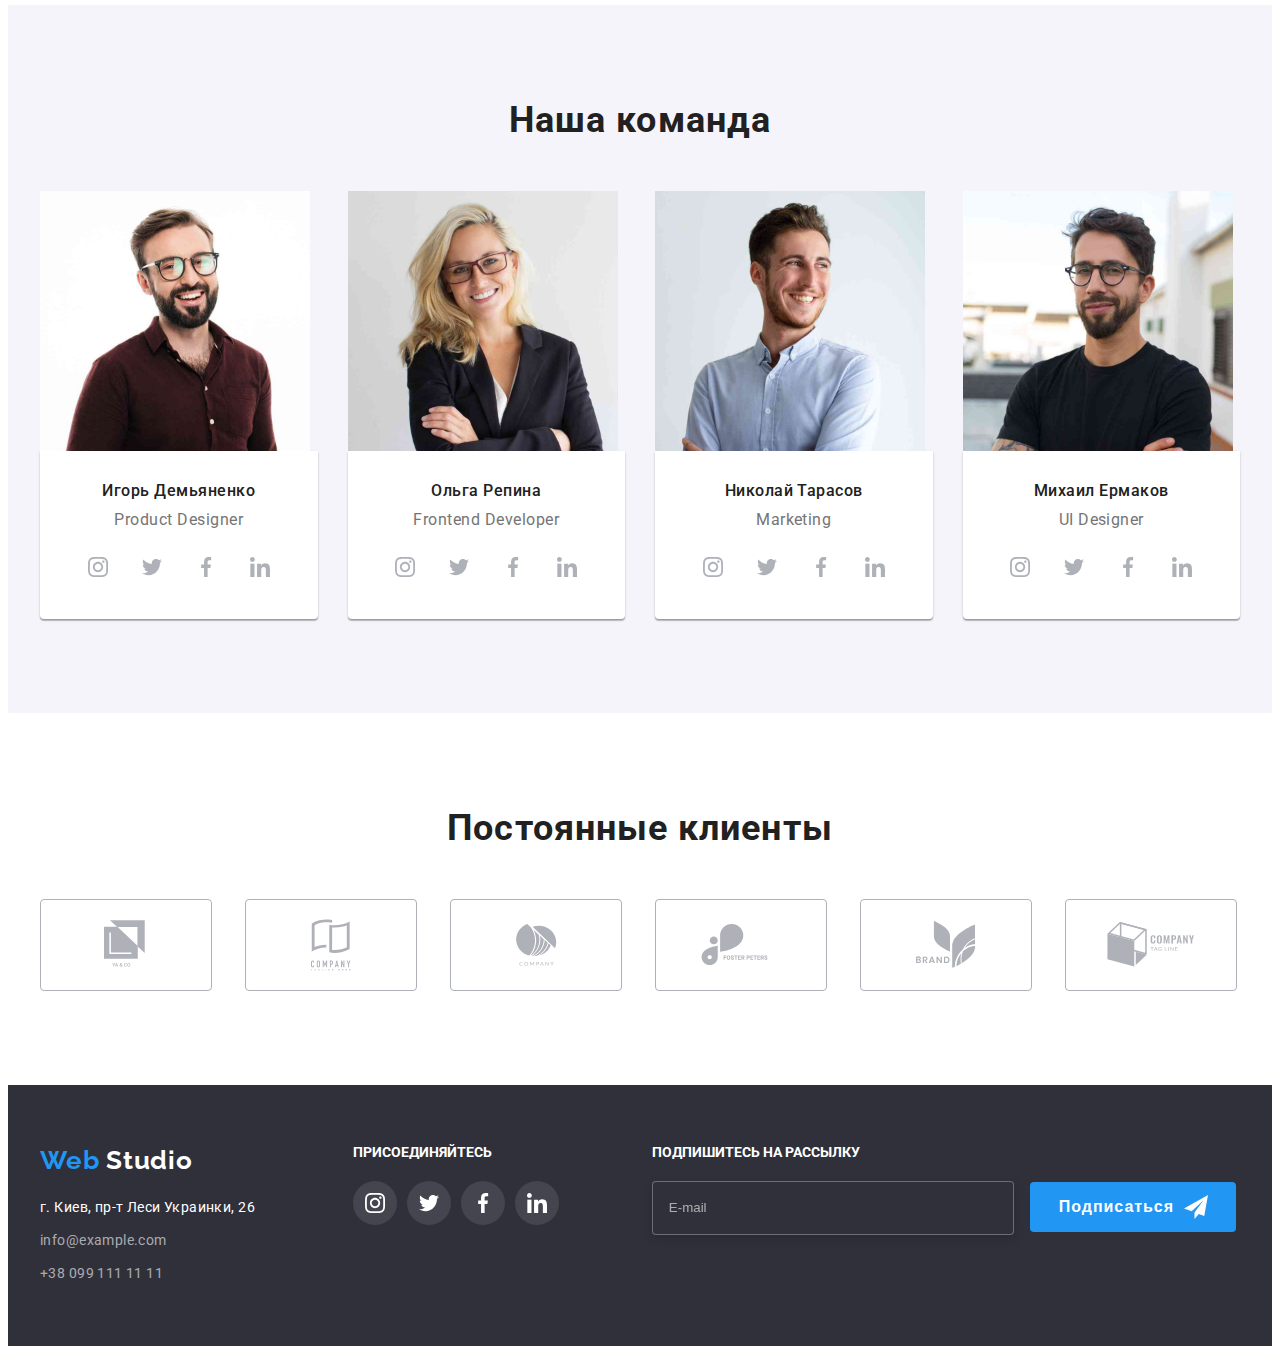
==== commit b8ebf98f: "добавляет правки в модальное окно" ====
--- a/index.html
+++ b/index.html
@@ -487,12 +487,12 @@
       <div class="modal">
         <button type="button" class="modal-close-btn" data-modal-close>
           <svg class="modal-close-btn-icon" width="11" height="11">
-            <use href="./images/sprite.svg#icon-close-black"></use>
+            <use href="./images/sprite.svg#icon-close"></use>
           </svg>
         </button>
-        <b>Оставьте свои данные, мы вам перезвоним</b>
+        <p class="modal-title">Оставьте свои данные, мы вам перезвоним</p>
         <form action="" class="modal-form">
-          <label for="" name="user-name" class="modal-from-field">
+          <label for="" name="user-name" class="modal-form-field">
             Имя
             <span class="modal-form-input-wrapper">
               <input
@@ -507,7 +507,7 @@
               </svg>
             </span>
           </label>
-          <label for="" name="user-tel" class="modal-from-field">
+          <label for="" name="user-tel" class="modal-form-field">
             Телефон
             <span class="modal-form-input-wrapper">
               <input
@@ -523,7 +523,7 @@
               </svg>
             </span>
           </label>
-          <label for="" name="user-email" class="modal-from-field">
+          <label for="" name="user-email" class="modal-form-field">
             Почта
             <span class="modal-form-input-wrapper">
               <input type="email" class="modal-form-input" name="user-email" />
@@ -532,7 +532,7 @@
               </svg>
             </span>
           </label>
-          <label for="" class="modal-from-field">
+          <label for="" class="modal-form-field">
             Комментарий
             <textarea
               name="user-message"
--- a/css/styles.css
+++ b/css/styles.css
@@ -669,6 +669,8 @@
   margin-bottom: 20px;
   text-transform: uppercase;
   font-weight: 700;
+  font-size: 14px;
+  line-height: 1.14;
 }
 
 .ubscribe-form {
@@ -684,6 +686,7 @@
   width: 342px;
   padding-left: 16px;
   margin-right: 12px;
+  color: var(--background-color);
 }
 
 .subscribe-input::placeholder {
@@ -837,6 +840,14 @@
   width: 30px;
   height: 30px;
   background: transparent;
+  padding: 0;
+  transition: fill 250ms cubic-bezier(0.4, 0, 0.2, 1),
+    border-color 250ms cubic-bezier(0.4, 0, 0.2, 1);
+}
+
+.modal-close-btn:hover {
+  fill: var(--accent-color);
+  border-color: var(--accent-color);
 }
 
 .is-hidden {
@@ -912,6 +923,7 @@
   font-size: 14px;
   line-height: 1.7;
   margin-bottom: 20px;
+  color: var(--text-color);
 }
 
 .modal-form-check-desk::before {
@@ -926,12 +938,8 @@
 }
 
 .modal-form-term:checked + .modal-form-check-desk::before {
-  background-image: url("/images/modal/icon-check.svg");
+  background-image: url("../images/modal/icon-check.svg");
   background-position: center;
-}
-
-.modal-form-term:focus + .modal-form-check-desk::before {
-  border: 2px solid var(--accent-color);
 }
 
 .modal-form-btn {
@@ -956,4 +964,18 @@
   background-color: var(--accent-color);
 }
 
+.modal-title {
+  font-weight: 700;
+  font-size: 20px;
+  line-height: 1.15;
+  justify-content: center;
+  display: flex;
+}
+
+.modal-form-field {
+  font-size: 12px;
+  line-height: 1.16;
+  color: var(--text-color);
+}
+
 /* MODAL END */
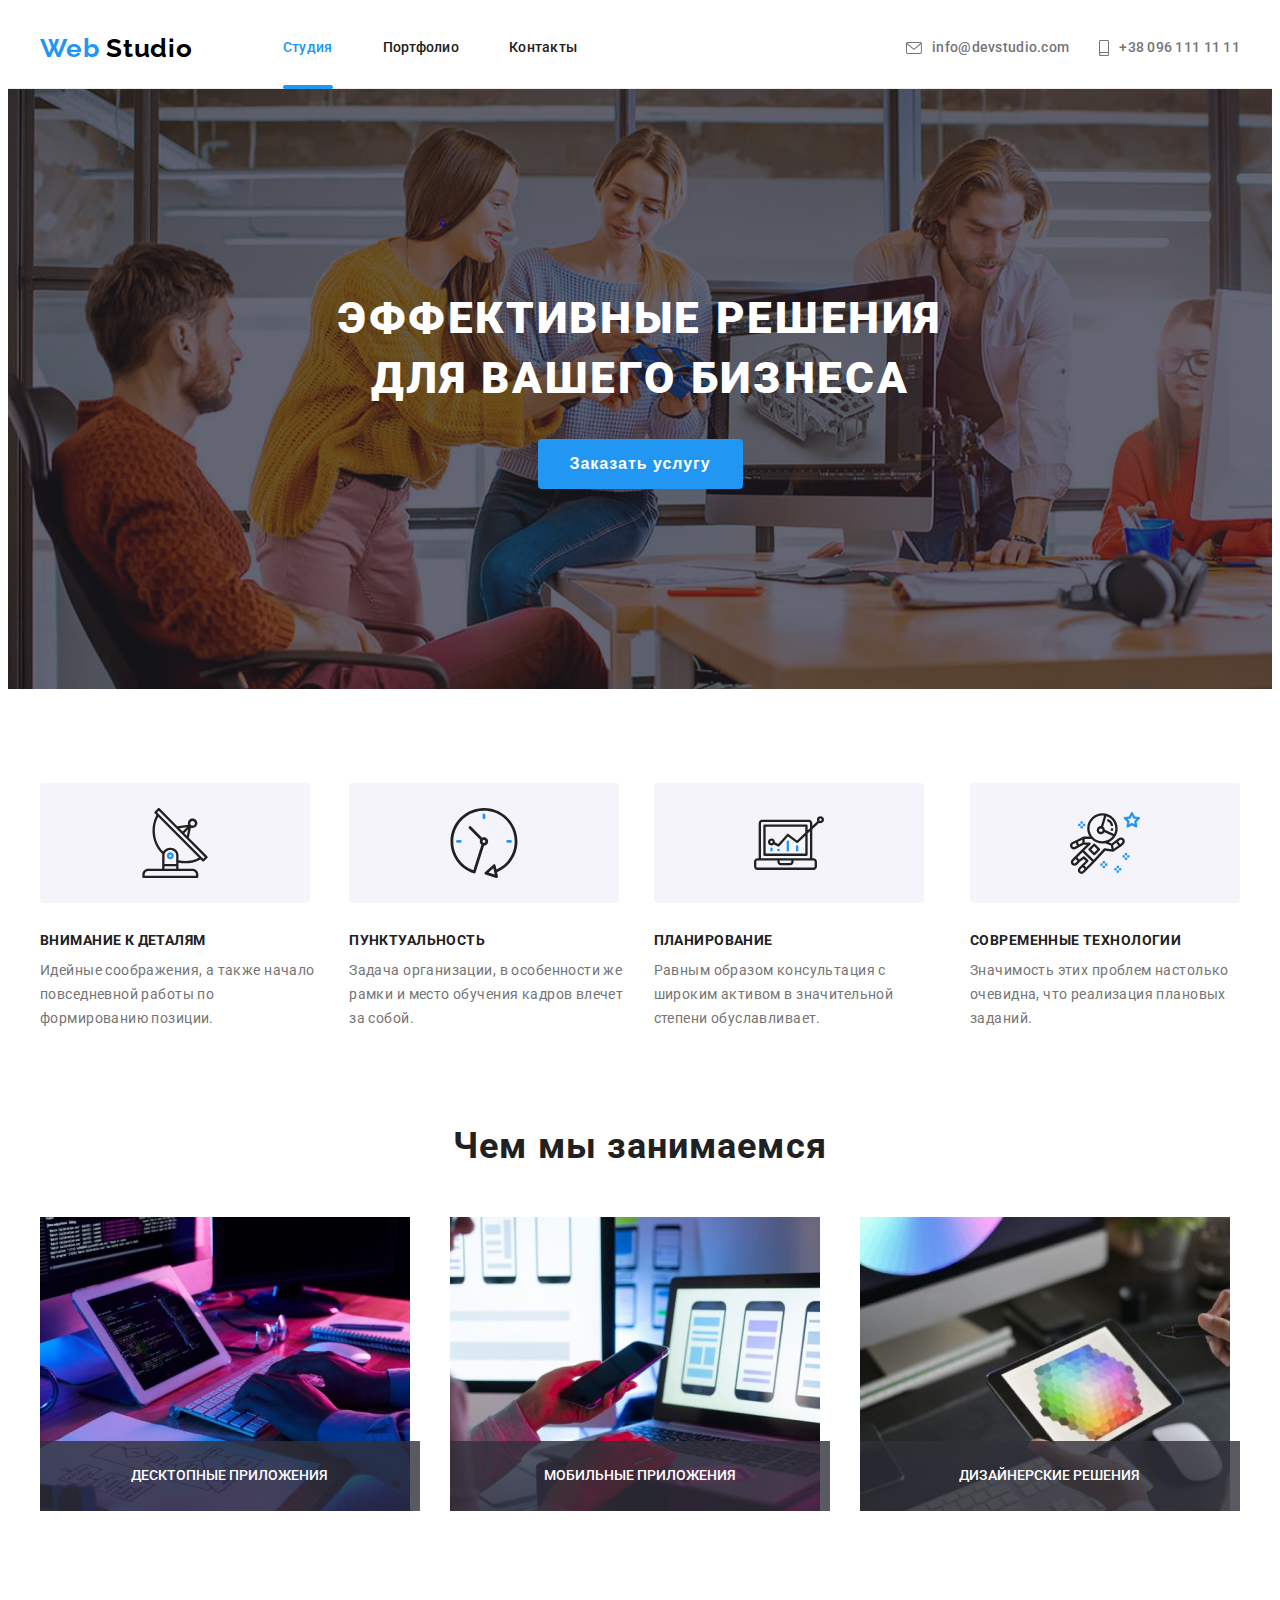
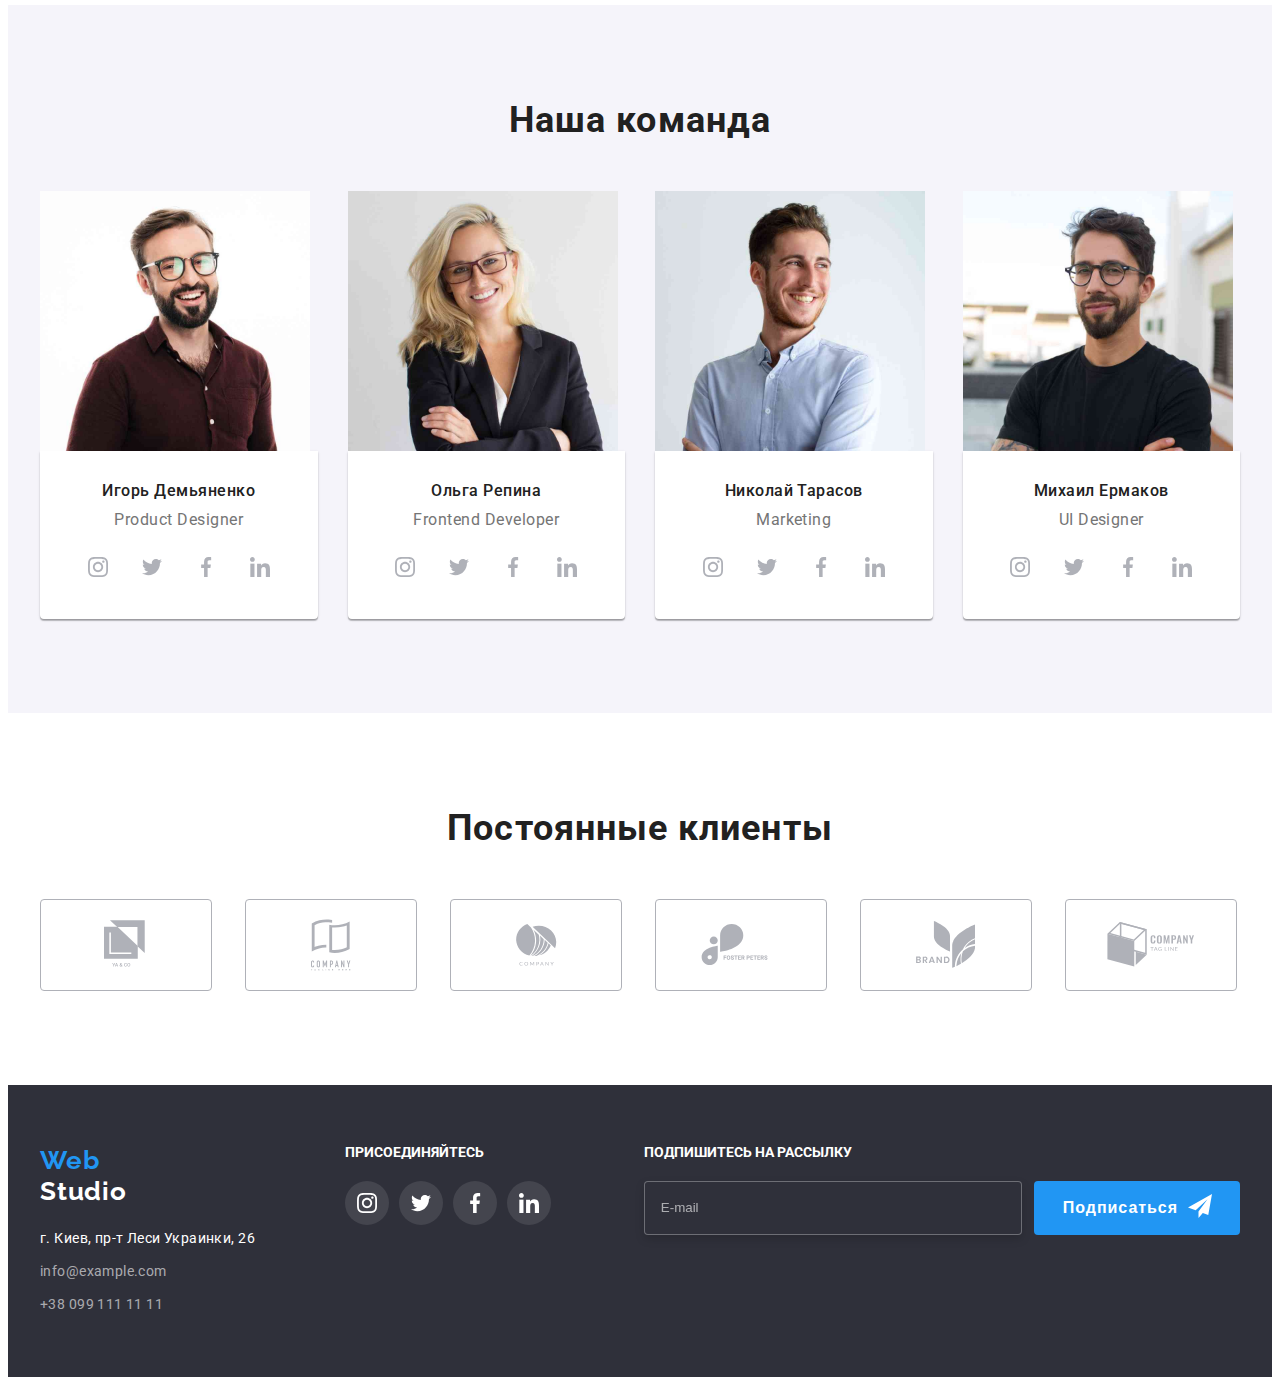
==== commit 2a8717e4: "Добавляет исправления в футер и модалку" ====
--- a/index.html
+++ b/index.html
@@ -465,19 +465,23 @@
         <div class="subscribe">
           <p class="subscribe-text">Подпишитесь на рассылку</p>
           <form action="" class="subscribe-form">
-            <label for="">
-              <input
-                type="email"
-                class="subscribe-input"
-                placeholder="E-mail"
-                name="subscribe-email"
-              />
-              <button type="submit" class="subscribe-btn">
-                Подписаться
-                <svg class="subscribe-btn-icon">
-                  <use href="./images/sprite.svg#icon-subscribe-btn-icon"></use>
-                </svg>
-              </button>
+            <label for="subscribe-form-input">
+              <div class="subscribe-form-input-wrapper">
+                <input
+                  type="email"
+                  class="subscribe-input"
+                  placeholder="E-mail"
+                  name="subscribe-email"
+                />
+                <button type="submit" class="subscribe-btn">
+                  Подписаться
+                  <svg class="subscribe-btn-icon">
+                    <use
+                      href="./images/sprite.svg#icon-subscribe-btn-icon"
+                    ></use>
+                  </svg>
+                </button>
+              </div>
             </label>
           </form>
         </div>
--- a/css/styles.css
+++ b/css/styles.css
@@ -673,7 +673,7 @@
   line-height: 1.14;
 }
 
-.ubscribe-form {
+.subscribe-form-input-wrapper {
   display: flex;
 }
 
@@ -683,7 +683,7 @@
   border-radius: 4px;
   background-color: var(--background-hero-footer);
   height: 50px;
-  width: 342px;
+  width: 358px;
   padding-left: 16px;
   margin-right: 12px;
   color: var(--background-color);
@@ -919,7 +919,7 @@
 
 .modal-form-check-desk {
   display: flex;
-  align-items: center;
+  justify-content: center;
   font-size: 14px;
   line-height: 1.7;
   margin-bottom: 20px;
@@ -970,6 +970,7 @@
   line-height: 1.15;
   justify-content: center;
   display: flex;
+  margin-bottom: 12px;
 }
 
 .modal-form-field {
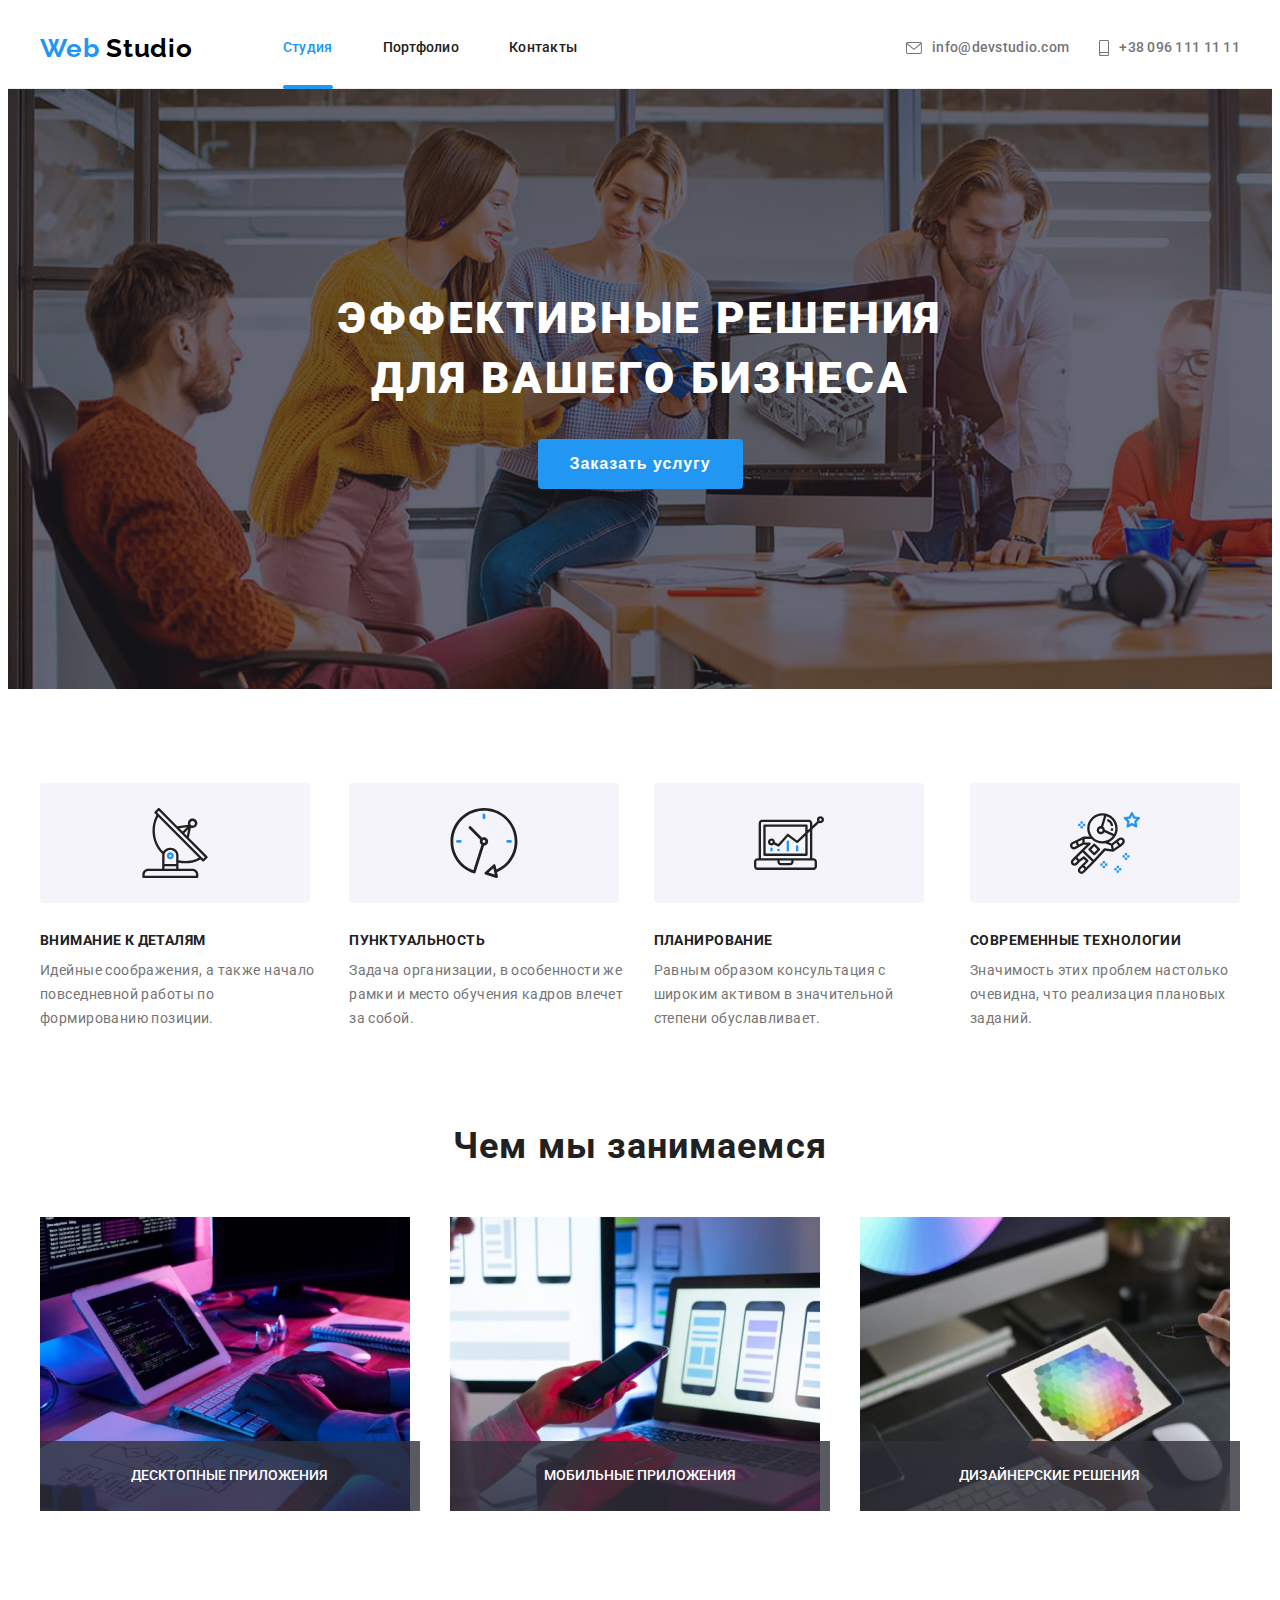
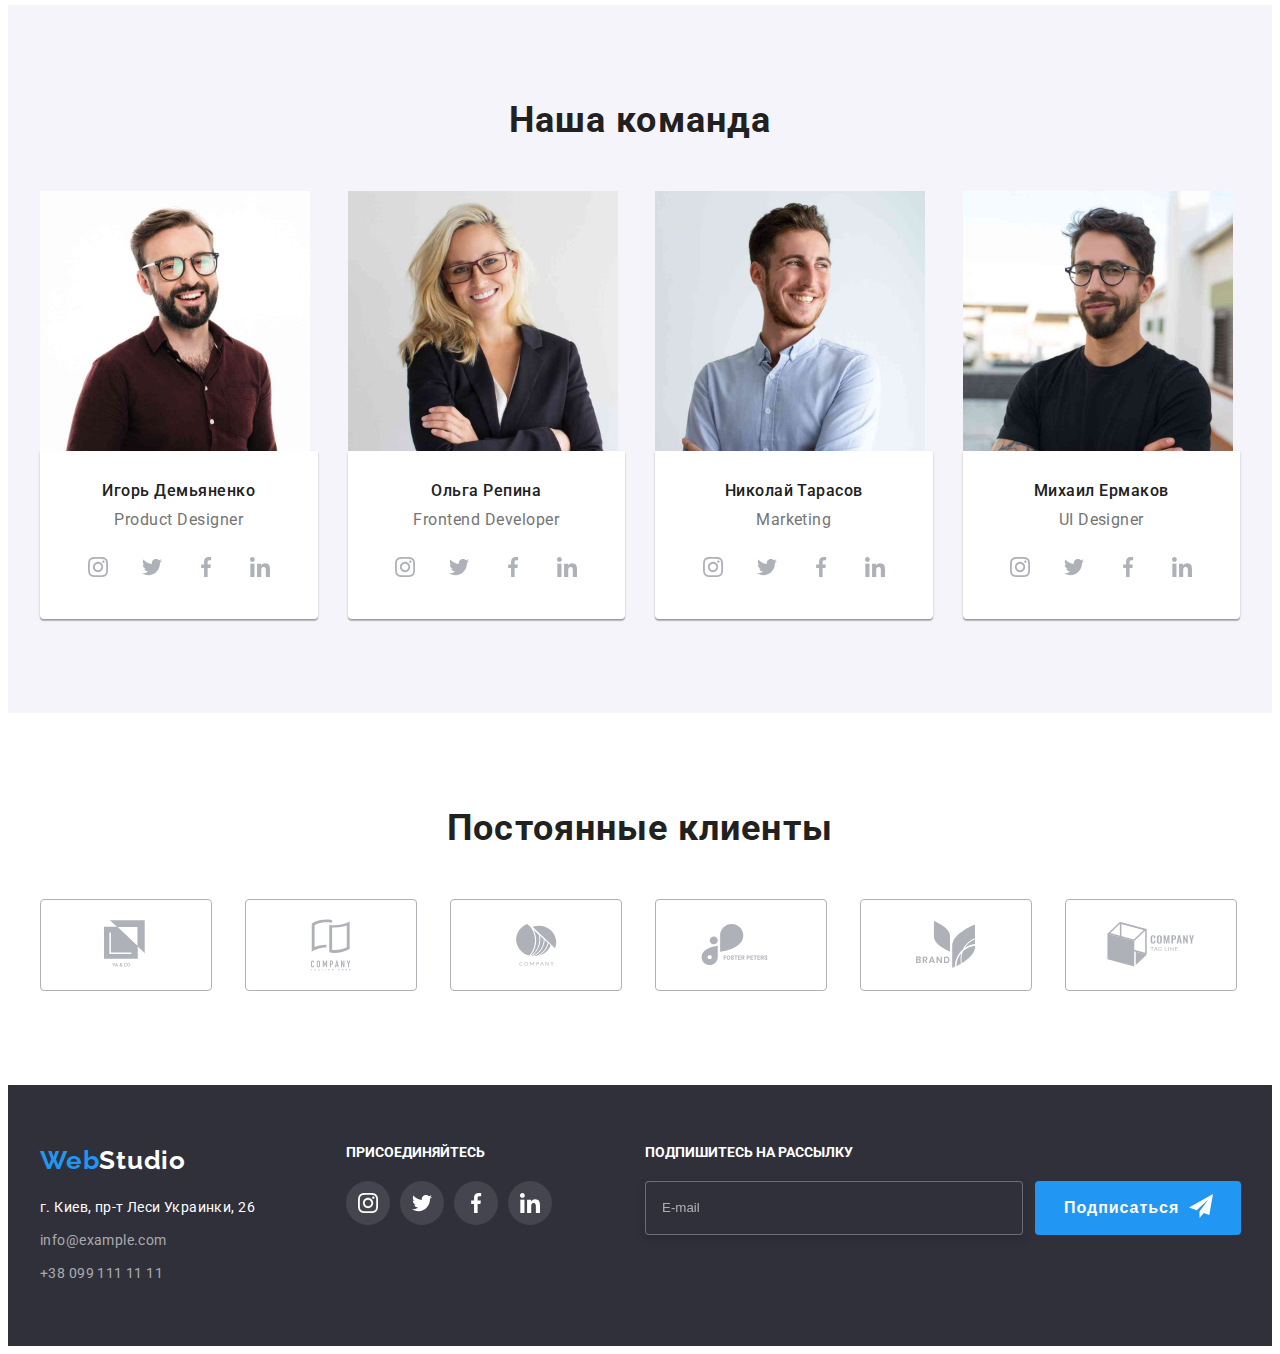
==== commit 5b855451: "добавляет исправления в футер" ====
--- a/index.html
+++ b/index.html
@@ -399,7 +399,7 @@
       <div class="container">
         <div class="adress">
           <a class="logo link" href="./index.html">
-            <p>
+            <p class="logo-link-text">
               Web
               <span class="logo-item-footer">Studio</span>
             </p>
--- a/css/styles.css
+++ b/css/styles.css
@@ -724,6 +724,10 @@
   top: 13px;
 }
 
+.logo-link-text {
+  display: flex;
+}
+
 /* FOOTER END */
 
 /* PROJECTS */
